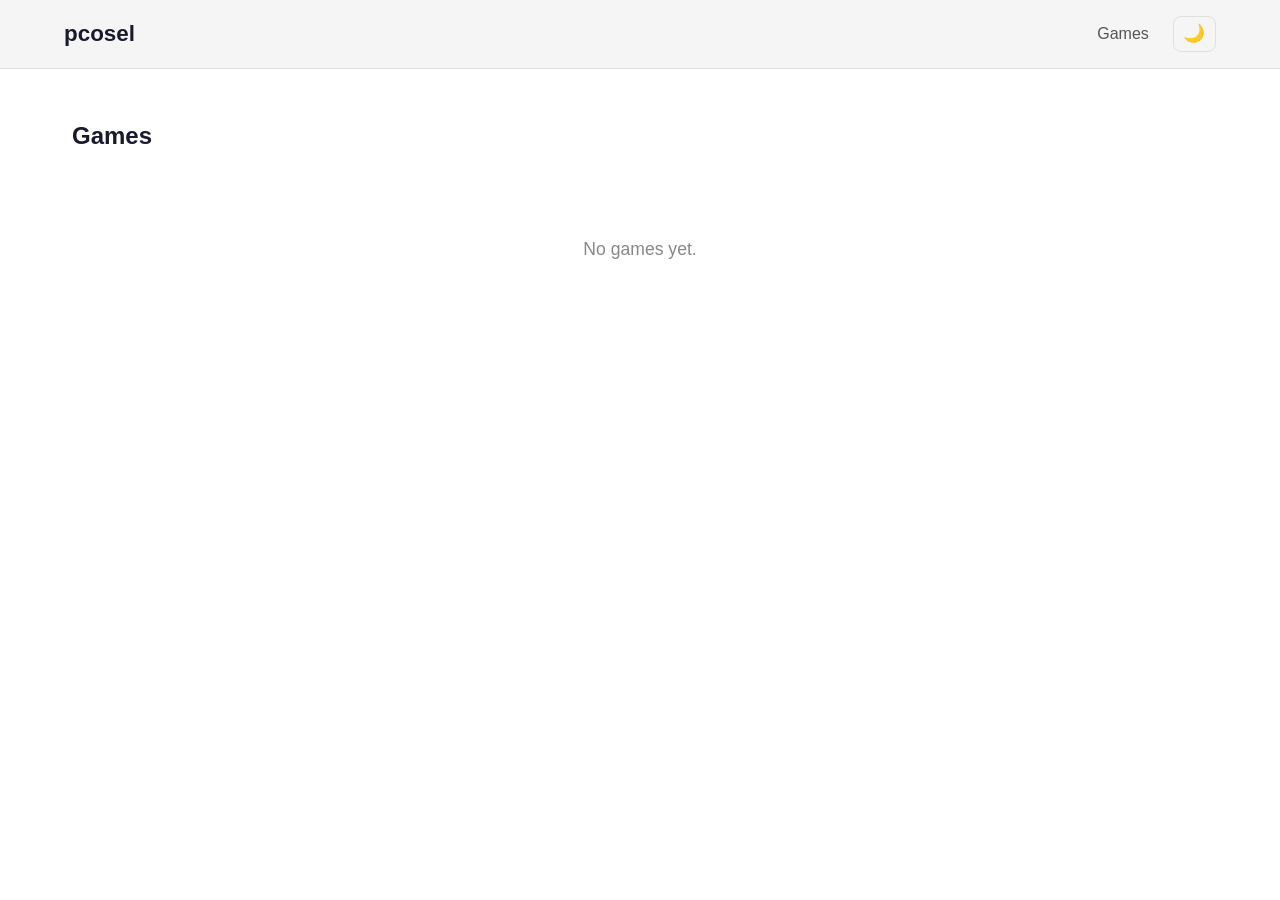
==== games/index.html @ ac2d5554 "Add implementation" ====
<!DOCTYPE html>
<html lang="en" data-theme="dark">
<head>
  <meta charset="UTF-8">
  <meta name="viewport" content="width=device-width, initial-scale=1.0">
  <title>Games — pcosel</title>
  <link rel="stylesheet" href="../css/main.css">
  <link rel="stylesheet" href="../css/overview.css">
  <link rel="stylesheet" href="../css/detail.css">
  <script src="../js/theme-toggle.js" defer></script>
  <script src="../js/gallery.js" defer></script>
</head>
<body>
  <nav class="site-nav">
    <div class="nav-inner">
      <a href="../index.html" class="nav-brand">pcosel</a>
      <div class="nav-links">
        <a href="./" class="nav-link active">Games</a>
        <button class="theme-toggle" id="themeToggle" aria-label="Toggle theme">
          <span class="theme-icon">☀️</span>
        </button>
      </div>
    </div>
  </nav>
  <main>
    <section id="overview">
      <h1>Games</h1>
      <div id="games-list" class="games-grid"></div>
      <p id="empty-state" class="empty-state" style="display:none;">No games yet.</p>
    </section>
    <section id="detail" style="display:none;">
      <button class="back-link" id="backToOverview">← Back to all games</button>
      <div id="detail-content"></div>
    </section>
  </main>
  <script>
    (function () {
      const placeholder = "../assets/placeholder.svg";
      const params = new URLSearchParams(window.location.search);
      const slug = params.get("game");

      function renderOverview(games) {
        const list = document.getElementById("games-list");
        const empty = document.getElementById("empty-state");
        const overview = document.getElementById("overview");
        const detail = document.getElementById("detail");

        detail.style.display = "none";
        overview.style.display = "block";

        if (!games.length) {
          list.innerHTML = "";
          empty.style.display = "block";
          return;
        }

        empty.style.display = "none";

        const sorted = games.slice().sort(function (a, b) {
          return new Date(b.date) - new Date(a.date);
        });

        list.innerHTML = sorted.map(function (game) {
          return '\n' +
            '<a href="?game=' + encodeURIComponent(game.slug) + '" class="game-card">\n' +
            '  <img src="' + (game.coverImage || placeholder) + '" alt="Cover for ' + game.name + '" onerror="this.src=\'' + placeholder + '\'">\n' +
            '  <div class="card-info">\n' +
            '    <h2>' + game.name + '</h2>\n' +
            '    <p class="card-desc">' + game.shortDescription + '</p>\n' +
            '    <p class="card-meta">' + renderJamOrDate(game) + '</p>\n' +
            '  </div>\n' +
            '</a>';
        }).join("");
      }

      function renderJamOrDate(game) {
        if (game.jam && game.jam.name) {
          return '<a href="' + game.jam.url + '" target="_blank" rel="noopener">' + game.jam.name + '</a> · ' + formatDate(game.date);
        }
        return formatDate(game.date);
      }

      function formatDate(dateStr) {
        var parts = dateStr.split("-");
        var d = new Date(+parts[0], +parts[1] - 1, +parts[2]);
        return d.toLocaleDateString("en-US", { year: "numeric", month: "short", day: "numeric" });
      }

      function renderDetail(game) {
        var overview = document.getElementById("overview");
        var detail = document.getElementById("detail");
        var content = document.getElementById("detail-content");

        overview.style.display = "none";
        detail.style.display = "block";

        var html = '<div class="detail-header">\n';
        html += '  <h1>' + game.name + '</h1>\n';
        html += '  <p class="detail-meta">' + renderJamOrDate(game) + '</p>\n';
        html += '</div>\n';
        html += '<div class="detail-description">' + game.description + '</div>\n';

        if (game.screenshots && game.screenshots.length) {
          html += renderGallery(game.screenshots);
        }

        html += '<div class="detail-actions">\n';
        if (game.playUrl) {
          html += '  <a href="' + game.playUrl + '" target="_blank" rel="noopener" class="btn btn-primary">Play on Itch.io</a>\n';
        }
        if (game.downloadUrl) {
          html += '  <a href="' + game.downloadUrl + '" target="_blank" rel="noopener" class="btn btn-secondary">Download</a>\n';
        }
        html += '</div>\n';

        content.innerHTML = html;

        initGallery(game.screenshots || []);

        window.scrollTo(0, 0);
      }

      function renderGallery(screenshots) {
        var html = '<div class="gallery" id="gallery">\n';
        html += '  <div class="gallery-main">\n';
        html += '    <button class="gallery-arrow gallery-arrow--left" id="arrowLeft" aria-label="Previous image">‹</button>\n';
        html += '    <img id="mainImage" src="' + screenshots[0] + '" alt="Screenshot" onerror="this.src=\'' + placeholder + '\'">\n';
        html += '    <button class="gallery-arrow gallery-arrow--right" id="arrowRight" aria-label="Next image">›</button>\n';
        html += '  </div>\n';
        html += '  <div class="gallery-thumbs" id="thumbs">\n';
        screenshots.forEach(function (src, i) {
          html += '    <button class="thumb' + (i === 0 ? " thumb--active" : '') + '" data-index="' + i + '" aria-label="Show screenshot ' + (i + 1) + '">\n';
          html += '      <img src="' + src + '" alt="Thumbnail ' + (i + 1) + '" onerror="this.src=\'' + placeholder + '\'">\n';
          html += '    </button>\n';
        });
        html += '  </div>\n';
        html += '</div>\n';
        return html;
      }

      function initGallery(screenshots) {
        if (!screenshots.length) return;

        var currentIndex = 0;
        var mainImage = document.getElementById("mainImage");
        var arrowLeft = document.getElementById("arrowLeft");
        var arrowRight = document.getElementById("arrowRight");
        var thumbs = document.querySelectorAll(".thumb");

        function update() {
          if (mainImage) mainImage.src = screenshots[currentIndex];
          if (arrowLeft) arrowLeft.style.display = currentIndex === 0 ? "none" : "";
          if (arrowRight) arrowRight.style.display = currentIndex === screenshots.length - 1 ? "none" : "";
          thumbs.forEach(function (t, i) {
            t.classList.toggle("thumb--active", i === currentIndex);
          });
        }

        if (arrowLeft) {
          arrowLeft.addEventListener("click", function () {
            if (currentIndex > 0) {
              currentIndex--;
              update();
            }
          });
        }

        if (arrowRight) {
          arrowRight.addEventListener("click", function () {
            if (currentIndex < screenshots.length - 1) {
              currentIndex++;
              update();
            }
          });
        }

        thumbs.forEach(function (thumb) {
          thumb.addEventListener("click", function () {
            currentIndex = parseInt(thumb.getAttribute("data-index"), 10);
            update();
          });
        });

        if (screenshots.length === 1) {
          if (arrowLeft) arrowLeft.style.display = "none";
          if (arrowRight) arrowRight.style.display = "none";
        }

        update();
      }

      function showNotFound() {
        document.getElementById("overview").style.display = "none";
        var detail = document.getElementById("detail");
        detail.style.display = "block";
        document.getElementById("detail-content").innerHTML =
          '<p class="not-found">Game not found.</p><p><a href="./" class="back-link">← Back to all games</a></p>';
      }

      function backToOverview() {
        var btn = document.getElementById("backToOverview");
        if (btn) btn.addEventListener("click", function (e) {
          e.preventDefault();
          window.history.pushState({}, "", window.location.pathname);
          fetchGames();
        });
      }

      function fetchGames() {
        fetch("../data/games.json")
          .then(function (res) { return res.json(); })
          .then(function (data) {
            var games = data.games || [];

            if (slug) {
              var game = games.find(function (g) { return g.slug === slug; });
              if (game) {
                renderDetail(game);
                backToOverview();
              } else {
                showNotFound();
              }
            } else {
              renderOverview(games);
            }
          })
          .catch(function () {
            document.getElementById("overview").style.display = "block";
            document.getElementById("games-list").innerHTML = "<p>Failed to load games data.</p>";
          });
      }

      fetchGames();

      window.addEventListener("popstate", function () {
        var p = new URLSearchParams(window.location.search);
        var s = p.get("game");
        if (s) {
          params.set("game", s);
        } else {
          params.delete("game");
        }
        fetchGames();
      });
    })();
  </script>
</body>
</html>
---- css/main.css ----
:root {
  --bg-primary: #ffffff;
  --bg-secondary: #f5f5f5;
  --bg-card: #ffffff;
  --text-primary: #1a1a2e;
  --text-secondary: #555555;
  --text-muted: #888888;
  --accent: #6c63ff;
  --accent-hover: #5a52d5;
  --border: #e0e0e0;
  --shadow: 0 2px 8px rgba(0, 0, 0, 0.08);
  --shadow-hover: 0 4px 16px rgba(0, 0, 0, 0.12);
  --radius: 12px;
  --transition: 0.3s ease;
}

[data-theme="dark"] {
  --bg-primary: #0d1117;
  --bg-secondary: #161b22;
  --bg-card: #1c2333;
  --text-primary: #e6edf3;
  --text-secondary: #8b949e;
  --text-muted: #6e7681;
  --accent: #7c73ff;
  --accent-hover: #6c63ff;
  --border: #30363d;
  --shadow: 0 2px 8px rgba(0, 0, 0, 0.3);
  --shadow-hover: 0 4px 16px rgba(0, 0, 0, 0.4);
}

*, *::before, *::after {
  box-sizing: border-box;
  margin: 0;
  padding: 0;
}

html {
  font-size: 16px;
  scroll-behavior: smooth;
}

body {
  font-family: -apple-system, BlinkMacSystemFont, "Segoe UI", Roboto, "Helvetica Neue", Arial, sans-serif;
  background-color: var(--bg-primary);
  color: var(--text-primary);
  line-height: 1.6;
  min-height: 100vh;
  transition: background-color var(--transition), color var(--transition);
}

a {
  color: var(--accent);
  text-decoration: none;
  transition: color var(--transition);
}

a:hover {
  color: var(--accent-hover);
}

img {
  max-width: 100%;
  height: auto;
  display: block;
}

.site-nav {
  position: sticky;
  top: 0;
  z-index: 100;
  background-color: var(--bg-secondary);
  border-bottom: 1px solid var(--border);
  backdrop-filter: blur(8px);
  transition: background-color var(--transition), border-color var(--transition);
}

.nav-inner {
  max-width: 1200px;
  margin: 0 auto;
  padding: 1rem 1.5rem;
  display: flex;
  justify-content: space-between;
  align-items: center;
}

.nav-brand {
  font-size: 1.4rem;
  font-weight: 700;
  color: var(--text-primary);
}

.nav-links {
  display: flex;
  align-items: center;
  gap: 1.5rem;
}

.nav-links a {
  color: var(--text-secondary);
  font-weight: 500;
}

.nav-links a:hover {
  color: var(--text-primary);
}

.theme-toggle {
  background: none;
  border: 1px solid var(--border);
  border-radius: 8px;
  padding: 0.4rem 0.6rem;
  cursor: pointer;
  font-size: 1.1rem;
  transition: border-color var(--transition), background-color var(--transition);
}

.theme-toggle:hover {
  border-color: var(--accent);
  background-color: var(--bg-card);
}

main {
  max-width: 1200px;
  margin: 0 auto;
  padding: 2rem 1.5rem;
}

.hero {
  text-align: center;
  padding: 6rem 1rem;
}

.hero h1 {
  font-size: 3rem;
  font-weight: 800;
  margin-bottom: 0.5rem;
}

.hero p {
  font-size: 1.25rem;
  color: var(--text-secondary);
  margin-bottom: 2rem;
}

.cta-link {
  display: inline-block;
  padding: 0.75rem 1.5rem;
  background-color: var(--accent);
  color: #fff;
  border-radius: var(--radius);
  font-weight: 600;
  transition: background-color var(--transition);
}

.cta-link:hover {
  background-color: var(--accent-hover);
  color: #fff;
}

@media (max-width: 480px) {
  .nav-inner {
    padding: 0.75rem 1rem;
  }

  .nav-brand {
    font-size: 1.2rem;
  }

  .nav-links {
    gap: 1rem;
  }

  .hero {
    padding: 4rem 1rem;
  }

  .hero h1 {
    font-size: 2rem;
  }

  .hero p {
    font-size: 1rem;
  }
}

@media (min-width: 768px) {
  main {
    padding: 3rem 2rem;
  }
}
---- css/overview.css ----
.games-grid {
  display: grid;
  grid-template-columns: 1fr;
  gap: 1.5rem;
  margin-top: 2rem;
}

.game-card {
  display: flex;
  gap: 1.25rem;
  background: var(--bg-card);
  border: 1px solid var(--border);
  border-radius: var(--radius);
  overflow: hidden;
  transition: transform var(--transition), box-shadow var(--transition), border-color var(--transition);
  box-shadow: var(--shadow);
}

.game-card:hover {
  transform: translateY(-2px);
  box-shadow: var(--shadow-hover);
  border-color: var(--accent);
}

.game-card img {
  width: 180px;
  min-width: 180px;
  height: auto;
  object-fit: cover;
}

.card-info {
  display: flex;
  flex-direction: column;
  justify-content: center;
  padding: 1rem 1.25rem 1.25rem 0;
  min-width: 0;
}

.card-info h2 {
  font-size: 1.15rem;
  font-weight: 700;
  margin-bottom: 0.35rem;
  color: var(--text-primary);
}

.card-desc {
  font-size: 0.9rem;
  color: var(--text-secondary);
  margin-bottom: 0.5rem;
  display: -webkit-box;
  -webkit-line-clamp: 2;
  -webkit-box-orient: vertical;
  overflow: hidden;
}

.card-meta {
  font-size: 0.8rem;
  color: var(--text-muted);
}

.card-meta a {
  color: var(--accent);
}

.empty-state {
  text-align: center;
  color: var(--text-muted);
  font-size: 1.1rem;
  margin-top: 3rem;
}

.back-link {
  display: inline-block;
  margin-bottom: 1.5rem;
  color: var(--accent);
  font-weight: 600;
  background: none;
  border: none;
  cursor: pointer;
  font-size: 0.95rem;
}

.back-link:hover {
  color: var(--accent-hover);
  text-decoration: underline;
}

@media (min-width: 768px) {
  .games-grid {
    grid-template-columns: repeat(2, 1fr);
  }
}

@media (min-width: 1024px) {
  .games-grid {
    grid-template-columns: repeat(3, 1fr);
  }

  .game-card {
    flex-direction: column;
  }

  .game-card img {
    width: 100%;
    height: 200px;
    min-width: 0;
  }

  .card-info {
    padding: 1rem 1.25rem 1.25rem;
  }
}
---- css/detail.css ----
.detail-header {
  margin-bottom: 1.5rem;
}

.detail-header h1 {
  font-size: 2rem;
  font-weight: 800;
  margin-bottom: 0.25rem;
}

.detail-meta {
  color: var(--text-muted);
  font-size: 0.95rem;
}

.detail-meta a {
  color: var(--accent);
}

.detail-description {
  font-size: 1rem;
  line-height: 1.7;
  color: var(--text-secondary);
  max-width: 720px;
  margin-bottom: 2rem;
  word-wrap: break-word;
  overflow-wrap: break-word;
}

.gallery {
  margin-bottom: 2rem;
}

.gallery-main {
  position: relative;
  border-radius: var(--radius);
  overflow: hidden;
  background: var(--bg-secondary);
  aspect-ratio: 16 / 9;
}

.gallery-main img {
  width: 100%;
  height: 100%;
  object-fit: contain;
  background: var(--bg-secondary);
}

.gallery-arrow {
  position: absolute;
  top: 50%;
  transform: translateY(-50%);
  background: rgba(0, 0, 0, 0.5);
  color: #fff;
  border: none;
  font-size: 2rem;
  padding: 0.5rem 1rem;
  cursor: pointer;
  transition: background var(--transition);
  z-index: 2;
}

.gallery-arrow:hover {
  background: rgba(0, 0, 0, 0.7);
}

.gallery-arrow--left {
  left: 0;
  border-radius: 0 var(--radius) var(--radius) 0;
}

.gallery-arrow--right {
  right: 0;
  border-radius: var(--radius) 0 0 var(--radius);
}

.gallery-thumbs {
  display: flex;
  gap: 0.5rem;
  margin-top: 0.75rem;
  overflow-x: auto;
  scrollbar-width: thin;
  scrollbar-color: var(--border) transparent;
  padding-bottom: 0.25rem;
}

.gallery-thumbs::-webkit-scrollbar {
  height: 6px;
}

.gallery-thumbs::-webkit-scrollbar-track {
  background: transparent;
}

.gallery-thumbs::-webkit-scrollbar-thumb {
  background: var(--border);
  border-radius: 3px;
}

.thumb {
  flex-shrink: 0;
  width: 80px;
  height: 56px;
  border: 2px solid transparent;
  border-radius: 6px;
  overflow: hidden;
  cursor: pointer;
  background: var(--bg-secondary);
  padding: 0;
  transition: border-color var(--transition);
}

.thumb img {
  width: 100%;
  height: 100%;
  object-fit: cover;
}

.thumb--active {
  border-color: var(--accent);
}

.detail-actions {
  display: flex;
  gap: 1rem;
  flex-wrap: wrap;
  margin-bottom: 2rem;
}

.btn {
  display: inline-block;
  padding: 0.75rem 1.5rem;
  border-radius: var(--radius);
  font-weight: 600;
  font-size: 0.95rem;
  text-align: center;
  transition: background-color var(--transition), transform var(--transition);
}

.btn:hover {
  transform: translateY(-1px);
}

.btn-primary {
  background: var(--accent);
  color: #fff;
}

.btn-primary:hover {
  background: var(--accent-hover);
  color: #fff;
}

.btn-secondary {
  background: var(--bg-card);
  color: var(--text-primary);
  border: 1px solid var(--border);
}

.btn-secondary:hover {
  border-color: var(--accent);
  color: var(--text-primary);
}

.not-found {
  color: var(--text-muted);
  font-size: 1.1rem;
  margin-bottom: 1rem;
}

@media (max-width: 480px) {
  .detail-header h1 {
    font-size: 1.5rem;
  }

  .gallery-main {
    aspect-ratio: auto;
  }

  .thumb {
    width: 60px;
    height: 42px;
  }

  .btn {
    width: 100%;
  }
}
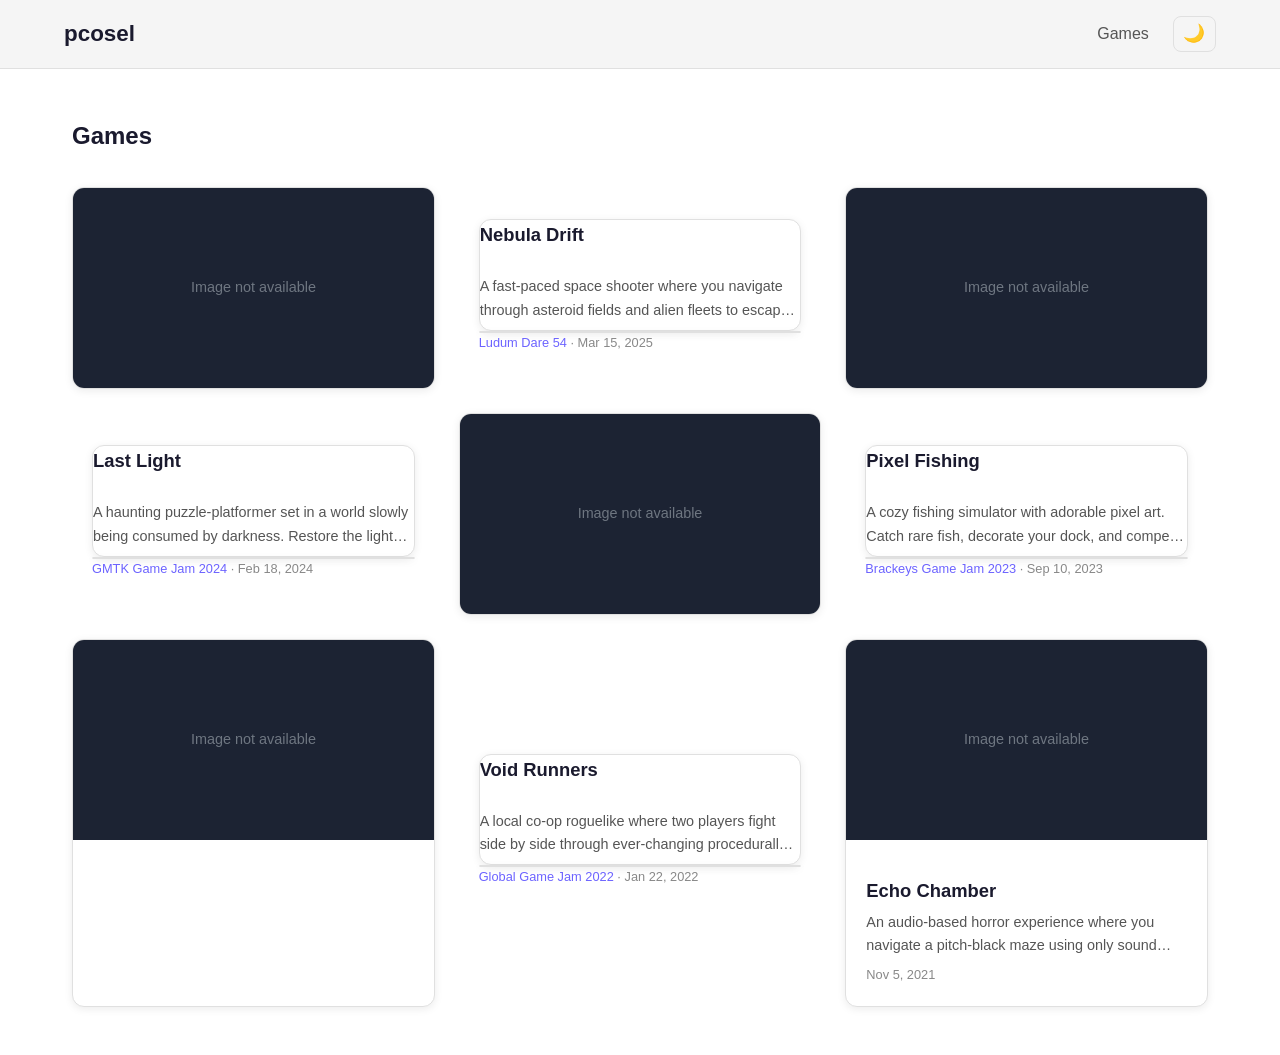
==== commit 4ad331f8: "Fix back navigation" ====
--- a/games/index.html
+++ b/games/index.html
@@ -36,8 +36,10 @@
   <script>
     (function () {
       const placeholder = "../assets/placeholder.svg";
-      const params = new URLSearchParams(window.location.search);
-      const slug = params.get("game");
+
+      function getCurrentSlug() {
+        return new URLSearchParams(window.location.search).get("game");
+      }
 
       function renderOverview(games) {
         const list = document.getElementById("games-list");
@@ -197,7 +199,7 @@
           '<p class="not-found">Game not found.</p><p><a href="./" class="back-link">← Back to all games</a></p>';
       }
 
-      function backToOverview() {
+      function setupBackButton() {
         var btn = document.getElementById("backToOverview");
         if (btn) btn.addEventListener("click", function (e) {
           e.preventDefault();
@@ -211,12 +213,12 @@
           .then(function (res) { return res.json(); })
           .then(function (data) {
             var games = data.games || [];
+            var slug = getCurrentSlug();
 
             if (slug) {
               var game = games.find(function (g) { return g.slug === slug; });
               if (game) {
                 renderDetail(game);
-                backToOverview();
               } else {
                 showNotFound();
               }
@@ -230,6 +232,7 @@
           });
       }
 
+      setupBackButton();
       fetchGames();
 
       window.addEventListener("popstate", function () {
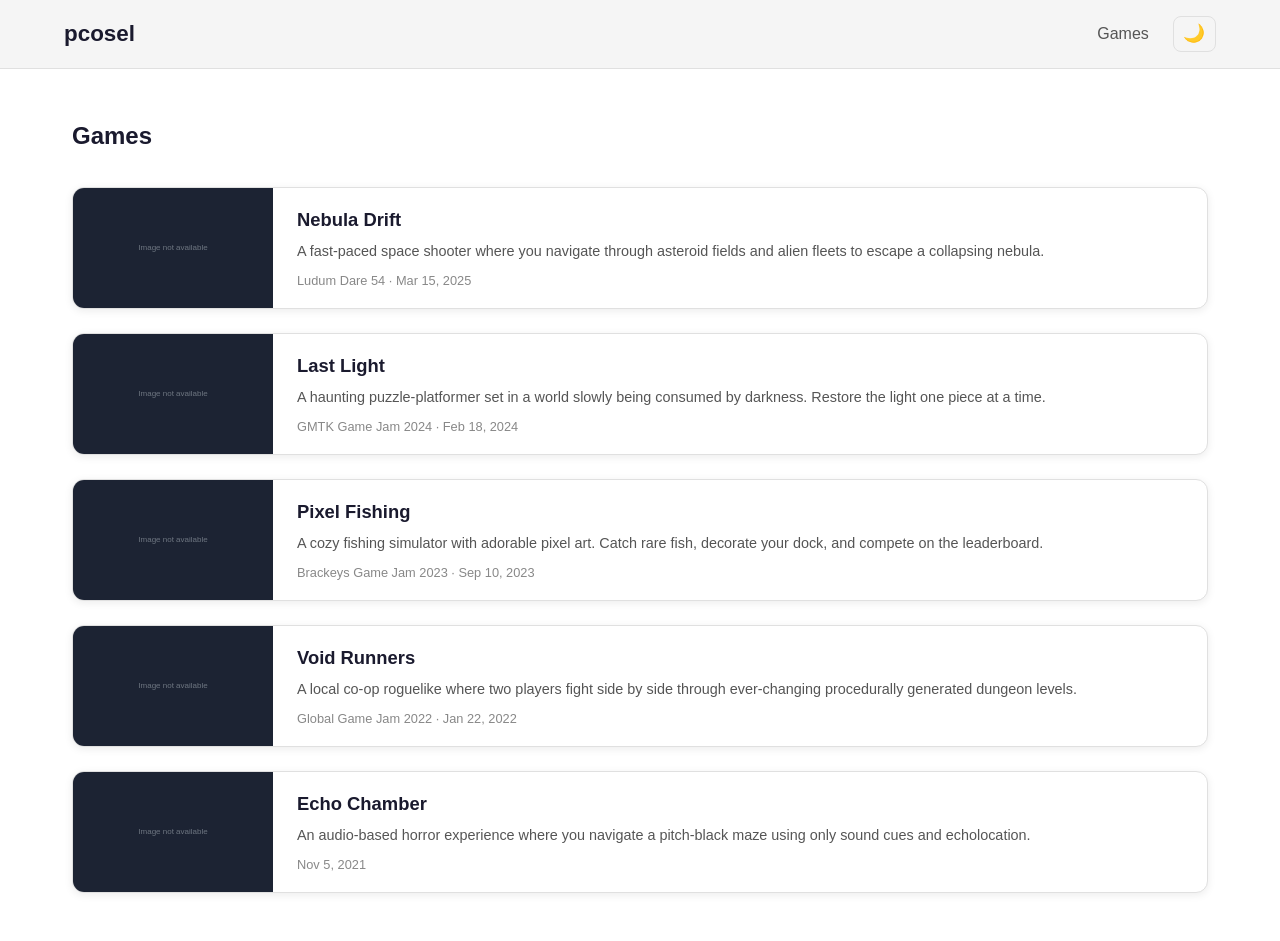
==== commit 4ff7203f: "Change games overview from grid to vertical list" ====
--- a/games/index.html
+++ b/games/index.html
@@ -25,7 +25,7 @@
   <main>
     <section id="overview">
       <h1>Games</h1>
-      <div id="games-list" class="games-grid"></div>
+      <div id="games-list" class="games-list"></div>
       <p id="empty-state" class="empty-state" style="display:none;">No games yet.</p>
     </section>
     <section id="detail" style="display:none;">
@@ -63,21 +63,23 @@
         });
 
         list.innerHTML = sorted.map(function (game) {
-          return '\n' +
-            '<a href="?game=' + encodeURIComponent(game.slug) + '" class="game-card">\n' +
-            '  <img src="' + (game.coverImage || placeholder) + '" alt="Cover for ' + game.name + '" onerror="this.src=\'' + placeholder + '\'">\n' +
-            '  <div class="card-info">\n' +
-            '    <h2>' + game.name + '</h2>\n' +
-            '    <p class="card-desc">' + game.shortDescription + '</p>\n' +
-            '    <p class="card-meta">' + renderJamOrDate(game) + '</p>\n' +
-            '  </div>\n' +
+          return '<a href="?game=' + encodeURIComponent(game.slug) + '" class="game-card">' +
+            '<img src="' + (game.coverImage || placeholder) + '" alt="Cover for ' + game.name + '" onerror="this.src=\'' + placeholder + '\'">' +
+            '<div class="card-info">' +
+            '<h2>' + game.name + '</h2>' +
+            '<p class="card-desc">' + game.shortDescription + '</p>' +
+            '<p class="card-meta">' + renderJamOrDate(game, false) + '</p>' +
+            '</div>' +
             '</a>';
         }).join("");
       }
 
-      function renderJamOrDate(game) {
+      function renderJamOrDate(game, asLink) {
         if (game.jam && game.jam.name) {
-          return '<a href="' + game.jam.url + '" target="_blank" rel="noopener">' + game.jam.name + '</a> · ' + formatDate(game.date);
+          if (asLink) {
+            return '<a href="' + game.jam.url + '" target="_blank" rel="noopener">' + game.jam.name + '</a> · ' + formatDate(game.date);
+          }
+          return game.jam.name + ' · ' + formatDate(game.date);
         }
         return formatDate(game.date);
       }
@@ -98,7 +100,7 @@
 
         var html = '<div class="detail-header">\n';
         html += '  <h1>' + game.name + '</h1>\n';
-        html += '  <p class="detail-meta">' + renderJamOrDate(game) + '</p>\n';
+        html += '  <p class="detail-meta">' + renderJamOrDate(game, true) + '</p>\n';
         html += '</div>\n';
         html += '<div class="detail-description">' + game.description + '</div>\n';
 
@@ -236,13 +238,6 @@
       fetchGames();
 
       window.addEventListener("popstate", function () {
-        var p = new URLSearchParams(window.location.search);
-        var s = p.get("game");
-        if (s) {
-          params.set("game", s);
-        } else {
-          params.delete("game");
-        }
         fetchGames();
       });
     })();
--- a/css/overview.css
+++ b/css/overview.css
@@ -1,13 +1,13 @@
-.games-grid {
-  display: grid;
-  grid-template-columns: 1fr;
+.games-list {
+  display: flex;
+  flex-direction: column;
   gap: 1.5rem;
   margin-top: 2rem;
 }
 
 .game-card {
   display: flex;
-  gap: 1.25rem;
+  gap: 1.5rem;
   background: var(--bg-card);
   border: 1px solid var(--border);
   border-radius: var(--radius);
@@ -23,9 +23,9 @@
 }
 
 .game-card img {
-  width: 180px;
-  min-width: 180px;
-  height: auto;
+  width: 200px;
+  min-width: 200px;
+  height: 120px;
   object-fit: cover;
 }
 
@@ -33,7 +33,7 @@
   display: flex;
   flex-direction: column;
   justify-content: center;
-  padding: 1rem 1.25rem 1.25rem 0;
+  padding: 1rem 1.25rem 1rem 0;
   min-width: 0;
 }
 
@@ -86,28 +86,18 @@
   text-decoration: underline;
 }
 
-@media (min-width: 768px) {
-  .games-grid {
-    grid-template-columns: repeat(2, 1fr);
-  }
-}
-
-@media (min-width: 1024px) {
-  .games-grid {
-    grid-template-columns: repeat(3, 1fr);
-  }
-
+@media (max-width: 480px) {
   .game-card {
     flex-direction: column;
   }
 
   .game-card img {
     width: 100%;
-    height: 200px;
     min-width: 0;
+    height: 160px;
   }
 
   .card-info {
-    padding: 1rem 1.25rem 1.25rem;
+    padding: 1rem;
   }
 }
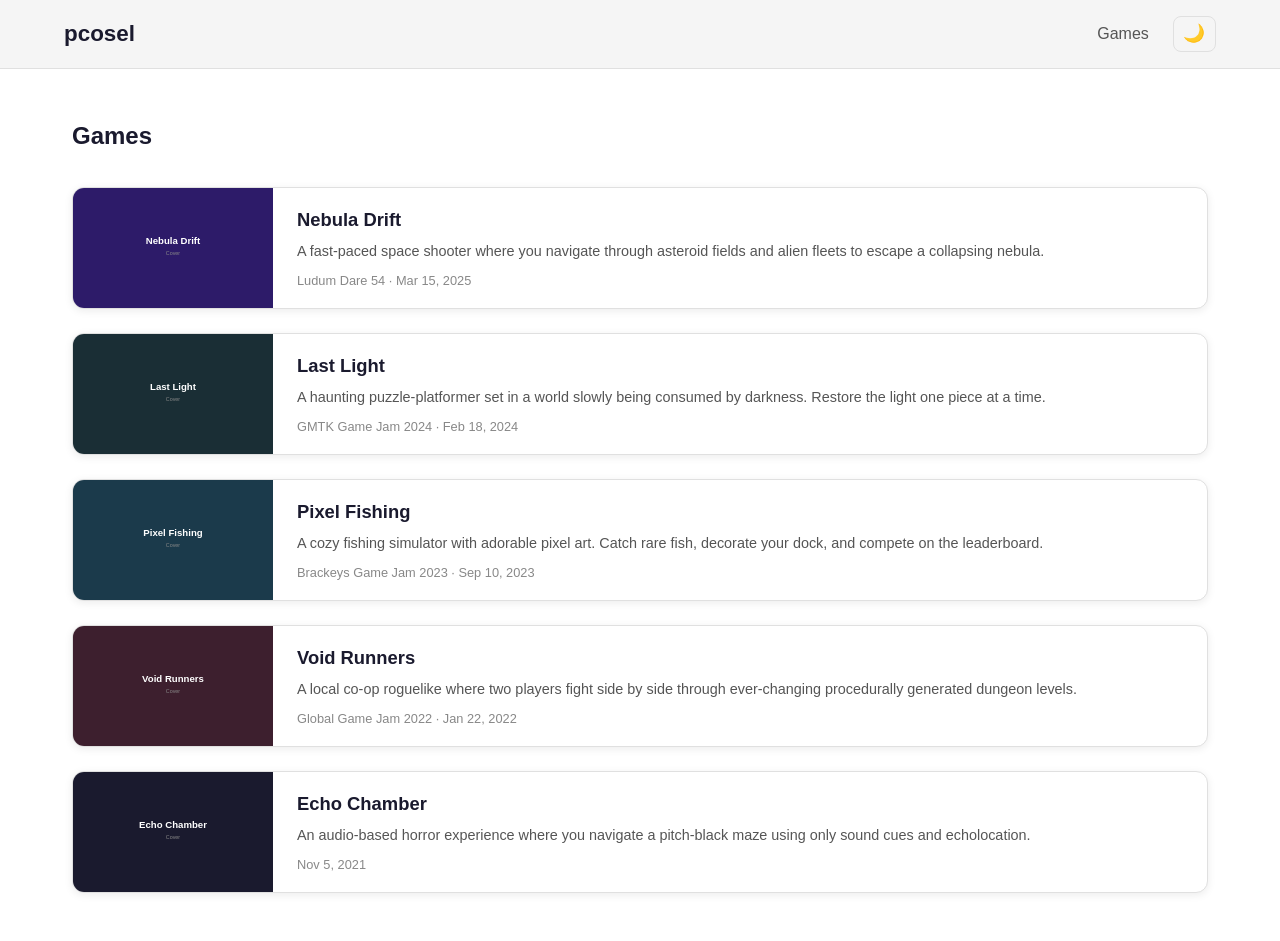
==== commit 6370a1e1: "Fix image paths" ====
--- a/games/index.html
+++ b/games/index.html
@@ -64,7 +64,7 @@
 
         list.innerHTML = sorted.map(function (game) {
           return '<a href="?game=' + encodeURIComponent(game.slug) + '" class="game-card">' +
-            '<img src="' + (game.coverImage || placeholder) + '" alt="Cover for ' + game.name + '" onerror="this.src=\'' + placeholder + '\'">' +
+            '<img src="../' + (game.coverImage || placeholder) + '" alt="Cover for ' + game.name + '" onerror="this.src=\'' + placeholder + '\'">' +
             '<div class="card-info">' +
             '<h2>' + game.name + '</h2>' +
             '<p class="card-desc">' + game.shortDescription + '</p>' +
@@ -128,13 +128,13 @@
         var html = '<div class="gallery" id="gallery">\n';
         html += '  <div class="gallery-main">\n';
         html += '    <button class="gallery-arrow gallery-arrow--left" id="arrowLeft" aria-label="Previous image">‹</button>\n';
-        html += '    <img id="mainImage" src="' + screenshots[0] + '" alt="Screenshot" onerror="this.src=\'' + placeholder + '\'">\n';
+        html += '    <img id="mainImage" src="../' + screenshots[0] + '" alt="Screenshot" onerror="this.src=\'' + placeholder + '\'">\n';
         html += '    <button class="gallery-arrow gallery-arrow--right" id="arrowRight" aria-label="Next image">›</button>\n';
         html += '  </div>\n';
         html += '  <div class="gallery-thumbs" id="thumbs">\n';
         screenshots.forEach(function (src, i) {
           html += '    <button class="thumb' + (i === 0 ? " thumb--active" : '') + '" data-index="' + i + '" aria-label="Show screenshot ' + (i + 1) + '">\n';
-          html += '      <img src="' + src + '" alt="Thumbnail ' + (i + 1) + '" onerror="this.src=\'' + placeholder + '\'">\n';
+          html += '      <img src="../' + src + '" alt="Thumbnail ' + (i + 1) + '" onerror="this.src=\'' + placeholder + '\'">\n';
           html += '    </button>\n';
         });
         html += '  </div>\n';
@@ -152,7 +152,7 @@
         var thumbs = document.querySelectorAll(".thumb");
 
         function update() {
-          if (mainImage) mainImage.src = screenshots[currentIndex];
+          if (mainImage) mainImage.src = "../" + screenshots[currentIndex];
           if (arrowLeft) arrowLeft.style.display = currentIndex === 0 ? "none" : "";
           if (arrowRight) arrowRight.style.display = currentIndex === screenshots.length - 1 ? "none" : "";
           thumbs.forEach(function (t, i) {
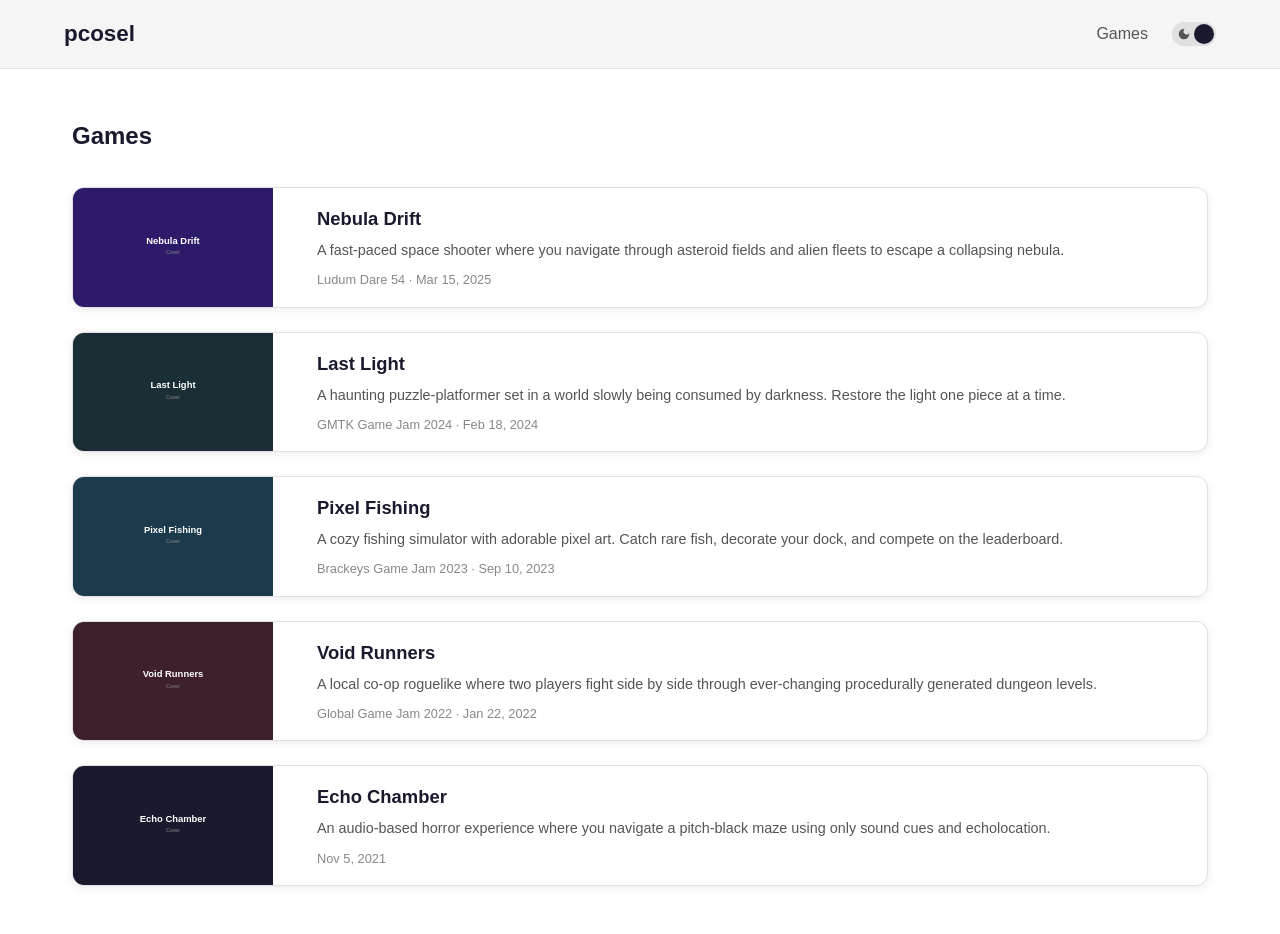
==== commit b92e55c8: "Add theme toggle" ====
--- a/games/index.html
+++ b/games/index.html
@@ -16,9 +16,16 @@
       <a href="../index.html" class="nav-brand">pcosel</a>
       <div class="nav-links">
         <a href="./" class="nav-link active">Games</a>
-        <button class="theme-toggle" id="themeToggle" aria-label="Toggle theme">
-          <span class="theme-icon">☀️</span>
-        </button>
+        <label class="theme-toggle" id="themeToggle" aria-label="Toggle theme">
+          <input type="checkbox" class="theme-toggle__input" id="themeToggleInput">
+          <span class="theme-toggle__track">
+            <span class="theme-toggle__icon" aria-hidden="true">
+              <svg class="theme-toggle__icon--sun" viewBox="0 -960 960 960"><path d="M338.5-338.5Q280-397 280-480t58.5-141.5Q397-680 480-680t141.5 58.5Q680-563 680-480t-58.5 141.5Q563-280 480-280t-141.5-58.5ZM200-440H40v-80h160v80Zm720 0H760v-80h160v80ZM440-760v-160h80v160h-80Zm0 720v-160h80v160h-80ZM256-650l-101-97 57-59 96 100-52 56Zm492 496-97-101 53-55 101 97-57 59Zm-98-550 97-101 59 57-100 96-56-52ZM154-212l101-97 55 53-97 101-59-57Z"/></svg>
+              <svg class="theme-toggle__icon--moon" viewBox="0 -960 960 960"><path d="M480-120q-150 0-255-105T120-480q0-150 105-255t255-105q14 0 27.5 1t26.5 3q-41 29-65.5 75.5T444-660q0 90 63 153t153 63q55 0 101-24.5t75-65.5q2 13 3 26.5t1 27.5q0 150-105 255T480-120Z"/></svg>
+            </span>
+            <span class="theme-toggle__knob"></span>
+          </span>
+        </label>
       </div>
     </div>
   </nav>
--- a/css/main.css
+++ b/css/main.css
@@ -5,8 +5,8 @@
   --text-primary: #1a1a2e;
   --text-secondary: #555555;
   --text-muted: #888888;
-  --accent: #6c63ff;
-  --accent-hover: #5a52d5;
+  --accent: #29777e;
+  --accent-hover: #29777e;
   --border: #e0e0e0;
   --shadow: 0 2px 8px rgba(0, 0, 0, 0.08);
   --shadow-hover: 0 4px 16px rgba(0, 0, 0, 0.12);
@@ -21,8 +21,8 @@
   --text-primary: #e6edf3;
   --text-secondary: #8b949e;
   --text-muted: #6e7681;
-  --accent: #7c73ff;
-  --accent-hover: #6c63ff;
+  --accent: #35a9a3;
+  --accent-hover: #35a9a3;
   --border: #30363d;
   --shadow: 0 2px 8px rgba(0, 0, 0, 0.3);
   --shadow-hover: 0 4px 16px rgba(0, 0, 0, 0.4);
@@ -105,18 +105,84 @@
 }
 
 .theme-toggle {
-  background: none;
-  border: 1px solid var(--border);
-  border-radius: 8px;
-  padding: 0.4rem 0.6rem;
+  display: inline-block;
   cursor: pointer;
-  font-size: 1.1rem;
-  transition: border-color var(--transition), background-color var(--transition);
-}
-
-.theme-toggle:hover {
+  user-select: none;
+  -webkit-user-select: none;
+}
+
+.theme-toggle__input {
+  position: absolute;
+  opacity: 0;
+  width: 0;
+  height: 0;
+}
+
+.theme-toggle__track {
+  position: relative;
+  display: block;
+  width: 44px;
+  height: 24px;
+  background: var(--border);
+  border-radius: 12px;
+  transition: background var(--transition);
+}
+
+.theme-toggle__icon {
+  position: absolute;
+  top: 50%;
+  right: 5px;
+  transform: translateY(-50%);
+  pointer-events: none;
+  line-height: 0;
+}
+
+.theme-toggle__icon--sun,
+.theme-toggle__icon--moon {
+  width: 14px;
+  height: 14px;
+  display: block;
+  fill: var(--text-secondary);
+}
+
+.theme-toggle__icon--moon {
+  display: none;
+}
+
+.theme-toggle__knob {
+  position: absolute;
+  top: 2px;
+  left: 2px;  
+  width: 20px;
+  height: 20px;
+  background: var(--text-primary);
+  border-radius: 50%;
+  transition: transform var(--transition);
+}
+
+/* .theme-toggle__input:checked ~ .theme-toggle__track {
+  background: var(--accent);
+} */
+
+.theme-toggle__input:checked ~ .theme-toggle__track .theme-toggle__knob {
+  transform: translateX(20px);
+}
+
+.theme-toggle__input:checked ~ .theme-toggle__track .theme-toggle__icon {
+  right: auto;
+  left: 5px;
+}
+
+.theme-toggle__input:checked ~ .theme-toggle__track .theme-toggle__icon--sun {
+  display: none;
+}
+
+.theme-toggle__input:checked ~ .theme-toggle__track .theme-toggle__icon--moon {
+  display: block;
+}
+
+.theme-toggle:hover .theme-toggle__track {
   border-color: var(--accent);
-  background-color: var(--bg-card);
 }
 
 main {
--- a/css/overview.css
+++ b/css/overview.css
@@ -25,7 +25,6 @@
 .game-card img {
   width: 200px;
   min-width: 200px;
-  height: 120px;
   object-fit: cover;
 }
 
@@ -33,7 +32,7 @@
   display: flex;
   flex-direction: column;
   justify-content: center;
-  padding: 1rem 1.25rem 1rem 0;
+  padding: 1rem 1.25rem;
   min-width: 0;
 }
 
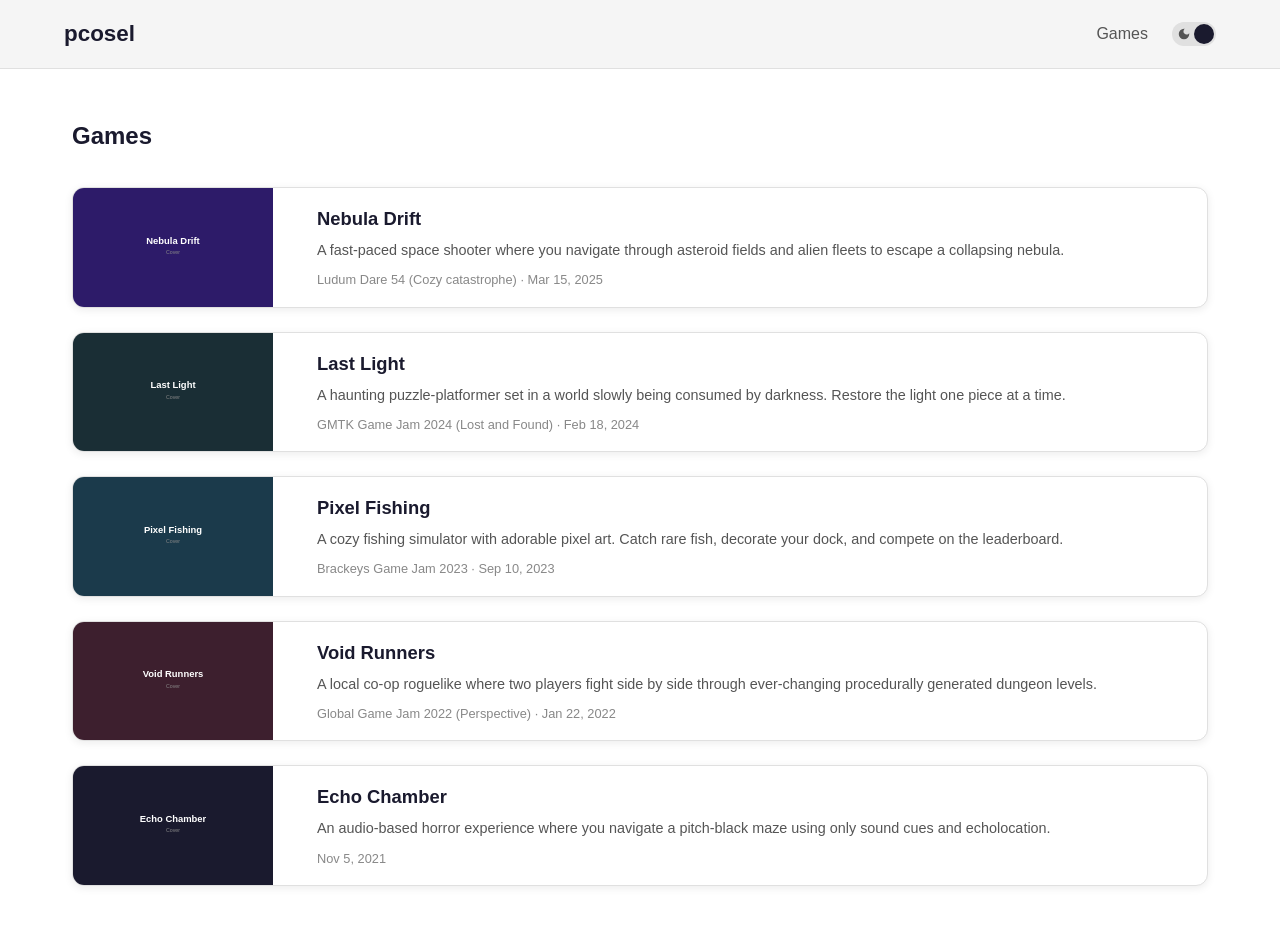
==== commit 1cd488da: "Display game jam themes on overview and detail views Add optional 'theme' field to jam objects in da" ====
--- a/games/index.html
+++ b/games/index.html
@@ -81,12 +81,29 @@
         }).join("");
       }
 
+      function escapeHtml(str) {
+        return str.replace(/&/g, "&amp;").replace(/</g, "&lt;").replace(/>/g, "&gt;").replace(/"/g, "&quot;");
+      }
+
+      function getJamTheme(game, truncate) {
+        if (!game.jam || !game.jam.theme) return null;
+        var theme = escapeHtml(game.jam.theme);
+        if (truncate && theme.length > 20) {
+          theme = theme.substring(0, 20) + '…';
+        }
+        return theme;
+      }
+
       function renderJamOrDate(game, asLink) {
-        if (game.jam && game.jam.name) {
+        var jam = game.jam;
+
+        if (jam && jam.name) {
+          var theme = getJamTheme(game, !asLink);
+          var themePart = theme ? ' (' + theme + ')' : '';
           if (asLink) {
-            return '<a href="' + game.jam.url + '" target="_blank" rel="noopener">' + game.jam.name + '</a> · ' + formatDate(game.date);
+            return '<a href="' + jam.url + '" target="_blank" rel="noopener">' + escapeHtml(jam.name) + '</a>' + themePart + ' · ' + formatDate(game.date);
           }
-          return game.jam.name + ' · ' + formatDate(game.date);
+          return escapeHtml(jam.name) + themePart + ' · ' + formatDate(game.date);
         }
         return formatDate(game.date);
       }
@@ -134,9 +151,9 @@
       function renderGallery(screenshots) {
         var html = '<div class="gallery" id="gallery">\n';
         html += '  <div class="gallery-main">\n';
-        html += '    <button class="gallery-arrow gallery-arrow--left" id="arrowLeft" aria-label="Previous image">‹</button>\n';
+        html += '    <button class="gallery-arrow gallery-arrow--left" id="arrowLeft" aria-label="Previous image"><svg width="24" height="24" viewBox="0 0 24 24" fill="none" stroke="currentColor" stroke-width="2.5" stroke-linecap="round" stroke-linejoin="round"><polyline points="15 18 9 12 15 6"/></svg></button>\n';
         html += '    <img id="mainImage" src="../' + screenshots[0] + '" alt="Screenshot" onerror="this.src=\'' + placeholder + '\'">\n';
-        html += '    <button class="gallery-arrow gallery-arrow--right" id="arrowRight" aria-label="Next image">›</button>\n';
+        html += '    <button class="gallery-arrow gallery-arrow--right" id="arrowRight" aria-label="Next image"><svg width="24" height="24" viewBox="0 0 24 24" fill="none" stroke="currentColor" stroke-width="2.5" stroke-linecap="round" stroke-linejoin="round"><polyline points="9 6 15 12 9 18"/></svg></button>\n';
         html += '  </div>\n';
         html += '  <div class="gallery-thumbs" id="thumbs">\n';
         screenshots.forEach(function (src, i) {
--- a/css/main.css
+++ b/css/main.css
@@ -12,6 +12,9 @@
   --shadow-hover: 0 4px 16px rgba(0, 0, 0, 0.12);
   --radius: 12px;
   --transition: 0.3s ease;
+  --arrow-bg: rgba(0, 0, 0, 0.5);
+  --arrow-bg-hover: rgba(0, 0, 0, 0.7);
+  --arrow-color: #ffffff;
 }
 
 [data-theme="dark"] {
@@ -26,6 +29,9 @@
   --border: #30363d;
   --shadow: 0 2px 8px rgba(0, 0, 0, 0.3);
   --shadow-hover: 0 4px 16px rgba(0, 0, 0, 0.4);
+  --arrow-bg: rgba(0, 0, 0, 0.5);
+  --arrow-bg-hover: rgba(0, 0, 0, 0.7);
+  --arrow-color: #ffffff;
 }
 
 *, *::before, *::after {
@@ -37,6 +43,8 @@
 html {
   font-size: 16px;
   scroll-behavior: smooth;
+  overflow-x: hidden;
+  overflow-y: scroll;
 }
 
 body {
@@ -254,3 +262,20 @@
     padding: 3rem 2rem;
   }
 }
+
+* {
+  -webkit-tap-highlight-color: transparent;
+}
+
+.game-card:active,
+.btn:active,
+.btn-primary:active,
+.btn-secondary:active,
+.cta-link:active,
+.thumb:active,
+.nav-link:active,
+.nav-brand:active,
+.back-link:active {
+  transform: scale(0.98) !important;
+  transition: transform 0.1s ease;
+}
--- a/css/overview.css
+++ b/css/overview.css
@@ -62,6 +62,10 @@
   color: var(--accent);
 }
 
+.card-meta .card-theme {
+  color: var(--text-muted);
+}
+
 .empty-state {
   text-align: center;
   color: var(--text-muted);
@@ -80,7 +84,7 @@
   font-size: 0.95rem;
 }
 
-.back-link:hover {
+.back-link:hover, .back-link:active {
   color: var(--accent-hover);
   text-decoration: underline;
 }
--- a/css/detail.css
+++ b/css/detail.css
@@ -50,18 +50,27 @@
   position: absolute;
   top: 50%;
   transform: translateY(-50%);
-  background: rgba(0, 0, 0, 0.5);
-  color: #fff;
+  display: flex;
+  align-items: center;
+  justify-content: center;
+  background: var(--arrow-bg);
+  color: var(--arrow-color);
   border: none;
-  font-size: 2rem;
-  padding: 0.5rem 1rem;
+  padding: 1.5rem 0.75rem;
   cursor: pointer;
   transition: background var(--transition);
   z-index: 2;
 }
 
-.gallery-arrow:hover {
-  background: rgba(0, 0, 0, 0.7);
+.gallery-arrow:active {
+  background: var(--arrow-bg-hover);
+  transition: transform 0.1s ease;
+}
+
+@media (hover: hover) {
+  .gallery-arrow:hover {
+    background: var(--arrow-bg-hover);
+  }
 }
 
 .gallery-arrow--left {
@@ -177,6 +186,10 @@
     aspect-ratio: auto;
   }
 
+  .gallery-arrow {
+    padding: 0.75rem 0.5rem;
+  }
+
   .thumb {
     width: 60px;
     height: 42px;
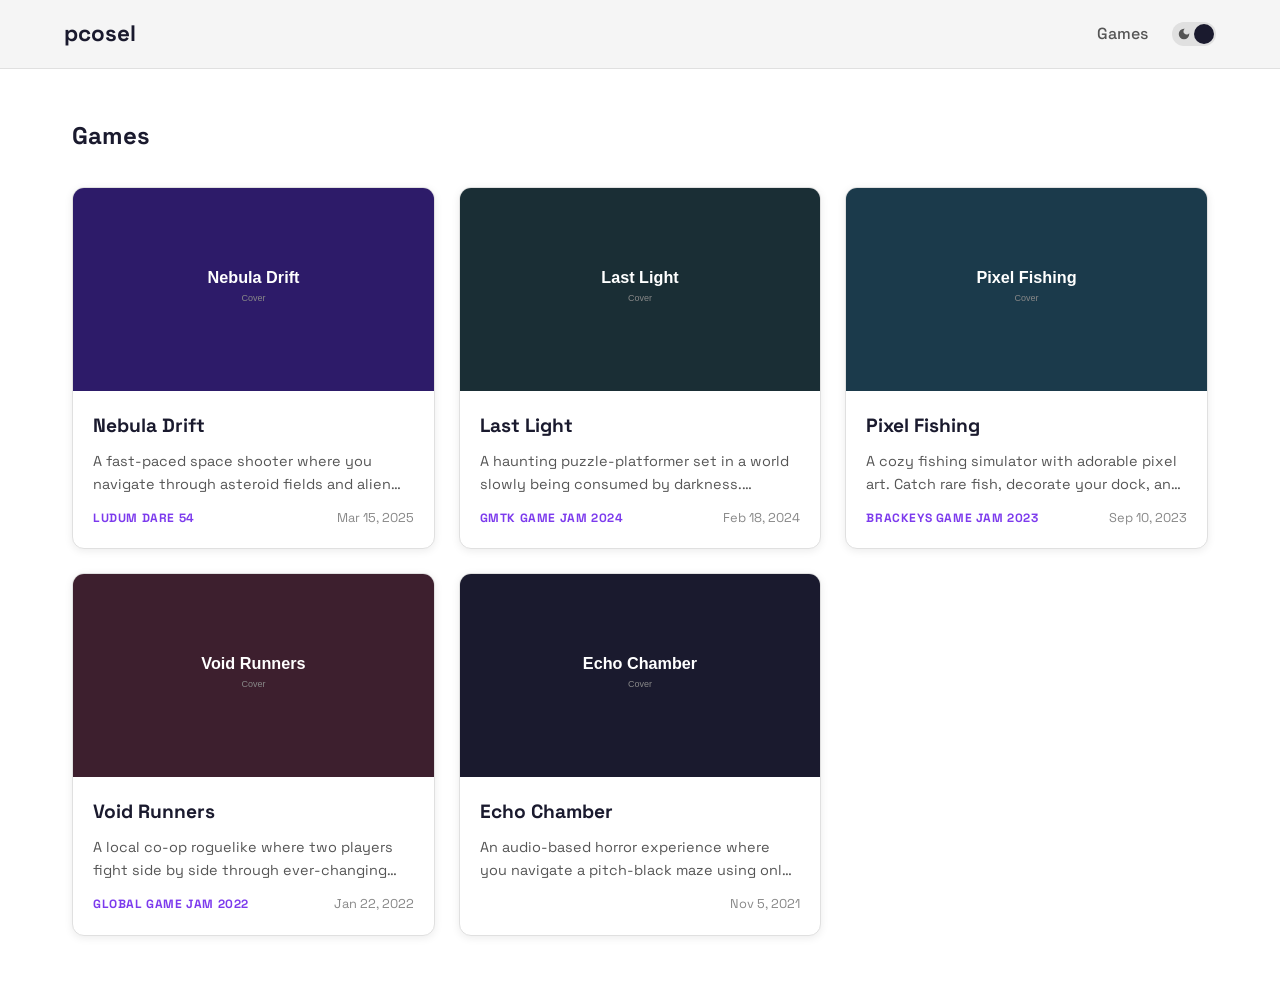
==== commit 5296c799: "Visual overhaul" ====
--- a/games/index.html
+++ b/games/index.html
@@ -4,6 +4,9 @@
   <meta charset="UTF-8">
   <meta name="viewport" content="width=device-width, initial-scale=1.0">
   <title>Games — pcosel</title>
+  <link rel="preconnect" href="https://fonts.googleapis.com">
+  <link rel="preconnect" href="https://fonts.gstatic.com" crossorigin>
+  <link href="https://fonts.googleapis.com/css2?family=Space+Grotesk:wght@400;500;700&display=swap" rel="stylesheet">
   <link rel="stylesheet" href="../css/main.css">
   <link rel="stylesheet" href="../css/overview.css">
   <link rel="stylesheet" href="../css/detail.css">
@@ -70,12 +73,16 @@
         });
 
         list.innerHTML = sorted.map(function (game) {
+          var jamName = game.jam && game.jam.name ? escapeHtml(game.jam.name) : '';
           return '<a href="?game=' + encodeURIComponent(game.slug) + '" class="game-card">' +
             '<img src="../' + (game.coverImage || placeholder) + '" alt="Cover for ' + game.name + '" onerror="this.src=\'' + placeholder + '\'">' +
             '<div class="card-info">' +
             '<h2>' + game.name + '</h2>' +
             '<p class="card-desc">' + game.shortDescription + '</p>' +
-            '<p class="card-meta">' + renderJamOrDate(game, false) + '</p>' +
+            '<div class="card-meta">' +
+            '<span class="card-jam">' + jamName + '</span>' +
+            '<span class="card-date">' + formatDate(game.date) + '</span>' +
+            '</div>' +
             '</div>' +
             '</a>';
         }).join("");
@@ -122,16 +129,31 @@
         overview.style.display = "none";
         detail.style.display = "block";
 
-        var html = '<div class="detail-header">\n';
+        var hasScreenshots = game.screenshots && game.screenshots.length;
+        var layoutClass = 'detail-layout' + (hasScreenshots ? '' : ' detail-layout--no-gallery');
+
+        var tagsHtml = '';
+        if (game.tags && game.tags.length) {
+          tagsHtml = '<div class="tags">' + game.tags.map(function (t) {
+            return '<span class="tag">' + escapeHtml(t) + '</span>';
+          }).join('') + '</div>\n';
+        }
+
+        var html = '<div class="' + layoutClass + '">\n';
+
+        if (hasScreenshots) {
+          html += '<div class="detail-gallery-col">\n';
+          html += renderGallery(game.screenshots);
+          html += '</div>\n';
+        }
+
+        html += '<div class="detail-info-col">\n';
+        html += '<div class="detail-header">\n';
         html += '  <h1>' + game.name + '</h1>\n';
         html += '  <p class="detail-meta">' + renderJamOrDate(game, true) + '</p>\n';
         html += '</div>\n';
+        html += tagsHtml;
         html += '<div class="detail-description">' + game.description + '</div>\n';
-
-        if (game.screenshots && game.screenshots.length) {
-          html += renderGallery(game.screenshots);
-        }
-
         html += '<div class="detail-actions">\n';
         if (game.playUrl) {
           html += '  <a href="' + game.playUrl + '" target="_blank" rel="noopener" class="btn btn-primary">Play on Itch.io</a>\n';
@@ -140,6 +162,8 @@
           html += '  <a href="' + game.downloadUrl + '" target="_blank" rel="noopener" class="btn btn-secondary">Download</a>\n';
         }
         html += '</div>\n';
+        html += '</div>\n'; // detail-info-col
+        html += '</div>\n'; // detail-layout
 
         content.innerHTML = html;
 
--- a/css/main.css
+++ b/css/main.css
@@ -5,8 +5,8 @@
   --text-primary: #1a1a2e;
   --text-secondary: #555555;
   --text-muted: #888888;
-  --accent: #29777e;
-  --accent-hover: #29777e;
+  --accent: #7c3aed;
+  --accent-hover: #6d28d9;
   --border: #e0e0e0;
   --shadow: 0 2px 8px rgba(0, 0, 0, 0.08);
   --shadow-hover: 0 4px 16px rgba(0, 0, 0, 0.12);
@@ -24,8 +24,8 @@
   --text-primary: #e6edf3;
   --text-secondary: #8b949e;
   --text-muted: #6e7681;
-  --accent: #35a9a3;
-  --accent-hover: #35a9a3;
+  --accent: #a78bfa;
+  --accent-hover: #8b5cf6;
   --border: #30363d;
   --shadow: 0 2px 8px rgba(0, 0, 0, 0.3);
   --shadow-hover: 0 4px 16px rgba(0, 0, 0, 0.4);
@@ -48,7 +48,7 @@
 }
 
 body {
-  font-family: -apple-system, BlinkMacSystemFont, "Segoe UI", Roboto, "Helvetica Neue", Arial, sans-serif;
+  font-family: 'Space Grotesk', sans-serif;
   background-color: var(--bg-primary);
   color: var(--text-primary);
   line-height: 1.6;
--- a/css/overview.css
+++ b/css/overview.css
@@ -1,13 +1,13 @@
 .games-list {
-  display: flex;
-  flex-direction: column;
+  display: grid;
+  grid-template-columns: repeat(auto-fill, minmax(280px, 1fr));
   gap: 1.5rem;
   margin-top: 2rem;
 }
 
 .game-card {
   display: flex;
-  gap: 1.5rem;
+  flex-direction: column;
   background: var(--bg-card);
   border: 1px solid var(--border);
   border-radius: var(--radius);
@@ -17,36 +17,40 @@
 }
 
 .game-card:hover {
-  transform: translateY(-2px);
-  box-shadow: var(--shadow-hover);
+  transform: translateY(-3px);
   border-color: var(--accent);
+  box-shadow: 0 0 0 1px var(--accent), 0 0 24px color-mix(in srgb, var(--accent) 30%, transparent);
+}
+
+.game-card:hover .card-info h2 {
+  color: var(--accent);
 }
 
 .game-card img {
-  width: 200px;
-  min-width: 200px;
+  width: 100%;
+  aspect-ratio: 16 / 9;
   object-fit: cover;
 }
 
 .card-info {
+  flex: 1;
   display: flex;
   flex-direction: column;
-  justify-content: center;
-  padding: 1rem 1.25rem;
-  min-width: 0;
+  padding: 1.25rem;
+  gap: 0.5rem;
 }
 
 .card-info h2 {
-  font-size: 1.15rem;
+  font-size: 1.2rem;
   font-weight: 700;
-  margin-bottom: 0.35rem;
   color: var(--text-primary);
+  transition: color var(--transition);
 }
 
 .card-desc {
   font-size: 0.9rem;
   color: var(--text-secondary);
-  margin-bottom: 0.5rem;
+  flex: 1;
   display: -webkit-box;
   -webkit-line-clamp: 2;
   -webkit-box-orient: vertical;
@@ -54,16 +58,24 @@
 }
 
 .card-meta {
-  font-size: 0.8rem;
-  color: var(--text-muted);
+  display: flex;
+  justify-content: space-between;
+  align-items: center;
+  margin-top: auto;
+  padding-top: 0.25rem;
 }
 
-.card-meta a {
+.card-jam {
   color: var(--accent);
+  font-size: 0.75rem;
+  font-weight: 700;
+  text-transform: uppercase;
+  letter-spacing: 0.05em;
 }
 
-.card-meta .card-theme {
+.card-date {
   color: var(--text-muted);
+  font-size: 0.8rem;
 }
 
 .empty-state {
@@ -88,19 +100,3 @@
   color: var(--accent-hover);
   text-decoration: underline;
 }
-
-@media (max-width: 480px) {
-  .game-card {
-    flex-direction: column;
-  }
-
-  .game-card img {
-    width: 100%;
-    min-width: 0;
-    height: 160px;
-  }
-
-  .card-info {
-    padding: 1rem;
-  }
-}
--- a/css/detail.css
+++ b/css/detail.css
@@ -1,5 +1,17 @@
+.detail-layout {
+  display: grid;
+  grid-template-columns: minmax(0, 3fr) minmax(0, 2fr);
+  gap: 2.5rem;
+  align-items: start;
+}
+
+.detail-layout--no-gallery {
+  grid-template-columns: 1fr;
+  max-width: 720px;
+}
+
 .detail-header {
-  margin-bottom: 1.5rem;
+  margin-bottom: 0.5rem;
 }
 
 .detail-header h1 {
@@ -17,11 +29,27 @@
   color: var(--accent);
 }
 
+.tags {
+  display: flex;
+  flex-wrap: wrap;
+  gap: 0.5rem;
+  margin: 0.75rem 0 1.25rem;
+}
+
+.tag {
+  display: inline-block;
+  padding: 0.25rem 0.75rem;
+  border: 1px solid var(--border);
+  border-radius: 999px;
+  font-size: 0.8rem;
+  color: var(--text-secondary);
+  background: var(--bg-secondary);
+}
+
 .detail-description {
   font-size: 1rem;
   line-height: 1.7;
   color: var(--text-secondary);
-  max-width: 720px;
   margin-bottom: 2rem;
   word-wrap: break-word;
   overflow-wrap: break-word;
@@ -143,7 +171,7 @@
   font-weight: 600;
   font-size: 0.95rem;
   text-align: center;
-  transition: background-color var(--transition), transform var(--transition);
+  transition: background-color var(--transition), transform var(--transition), box-shadow var(--transition);
 }
 
 .btn:hover {
@@ -158,6 +186,7 @@
 .btn-primary:hover {
   background: var(--accent-hover);
   color: #fff;
+  box-shadow: 0 0 0 1px var(--accent), 0 0 20px color-mix(in srgb, var(--accent) 40%, transparent);
 }
 
 .btn-secondary {
@@ -169,6 +198,7 @@
 .btn-secondary:hover {
   border-color: var(--accent);
   color: var(--text-primary);
+  box-shadow: 0 0 0 1px var(--accent), 0 0 20px color-mix(in srgb, var(--accent) 30%, transparent);
 }
 
 .not-found {
@@ -177,7 +207,16 @@
   margin-bottom: 1rem;
 }
 
-@media (max-width: 480px) {
+@media (max-width: 768px) {
+  .detail-layout {
+    grid-template-columns: 1fr;
+    gap: 1rem;
+  }
+
+  .gallery {
+    margin-bottom: 0;
+  }
+
   .detail-header h1 {
     font-size: 1.5rem;
   }
